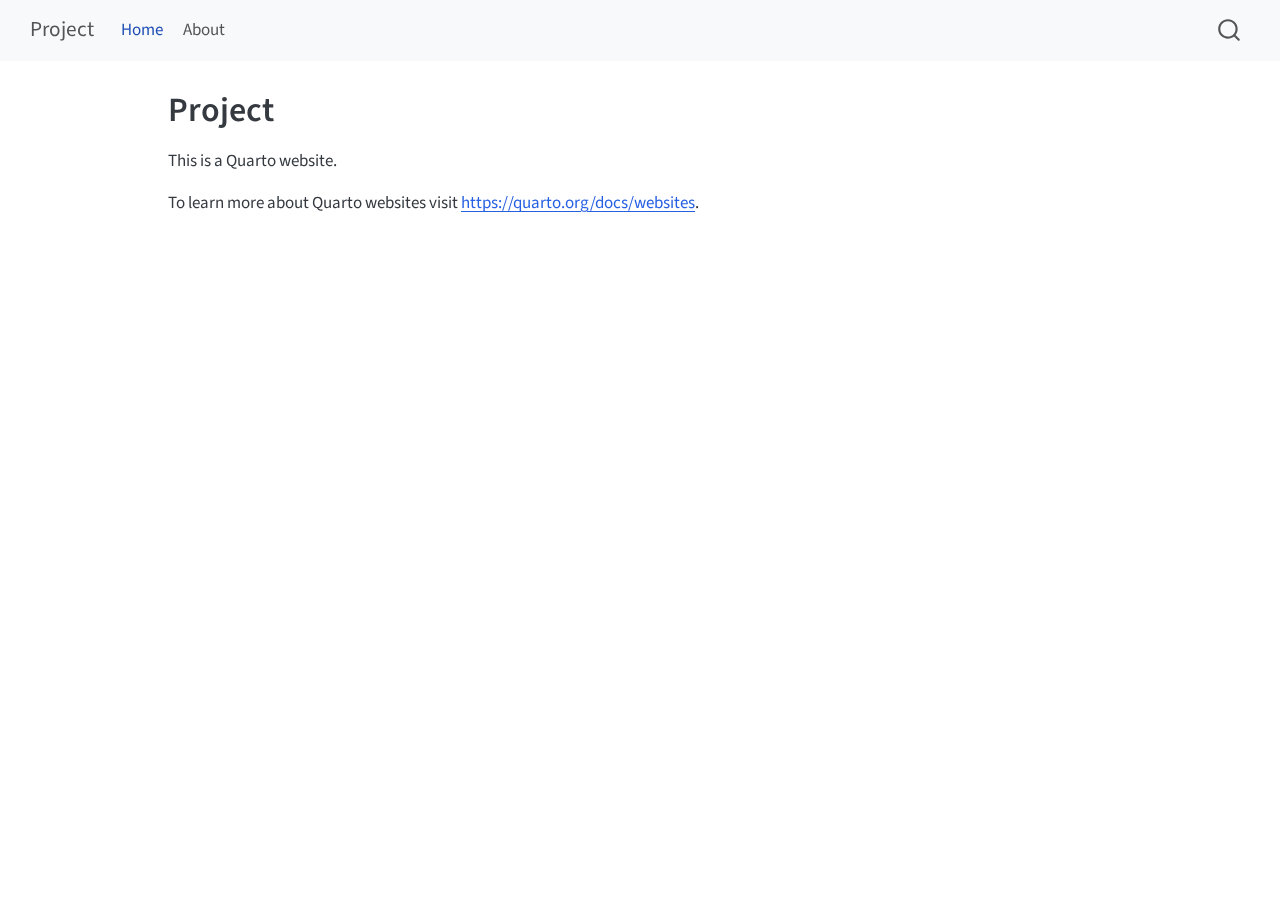
==== docs/index.html @ e81e4c6b "update" ====
<!DOCTYPE html>
<html xmlns="http://www.w3.org/1999/xhtml" lang="en" xml:lang="en"><head>

<meta charset="utf-8">
<meta name="generator" content="quarto-1.6.32">

<meta name="viewport" content="width=device-width, initial-scale=1.0, user-scalable=yes">


<title>Project</title>
<style>
code{white-space: pre-wrap;}
span.smallcaps{font-variant: small-caps;}
div.columns{display: flex; gap: min(4vw, 1.5em);}
div.column{flex: auto; overflow-x: auto;}
div.hanging-indent{margin-left: 1.5em; text-indent: -1.5em;}
ul.task-list{list-style: none;}
ul.task-list li input[type="checkbox"] {
  width: 0.8em;
  margin: 0 0.8em 0.2em -1em; /* quarto-specific, see https://github.com/quarto-dev/quarto-cli/issues/4556 */ 
  vertical-align: middle;
}
</style>


<script src="site_libs/quarto-nav/quarto-nav.js"></script>
<script src="site_libs/quarto-nav/headroom.min.js"></script>
<script src="site_libs/clipboard/clipboard.min.js"></script>
<script src="site_libs/quarto-search/autocomplete.umd.js"></script>
<script src="site_libs/quarto-search/fuse.min.js"></script>
<script src="site_libs/quarto-search/quarto-search.js"></script>
<meta name="quarto:offset" content="./">
<script src="site_libs/quarto-html/quarto.js"></script>
<script src="site_libs/quarto-html/popper.min.js"></script>
<script src="site_libs/quarto-html/tippy.umd.min.js"></script>
<script src="site_libs/quarto-html/anchor.min.js"></script>
<link href="site_libs/quarto-html/tippy.css" rel="stylesheet">
<link href="site_libs/quarto-html/quarto-syntax-highlighting-2486e1f0a3ee9ee1fc393803a1361cdb.css" rel="stylesheet" id="quarto-text-highlighting-styles">
<script src="site_libs/bootstrap/bootstrap.min.js"></script>
<link href="site_libs/bootstrap/bootstrap-icons.css" rel="stylesheet">
<link href="site_libs/bootstrap/bootstrap-da20651889218e670ea0148ade87bd02.min.css" rel="stylesheet" append-hash="true" id="quarto-bootstrap" data-mode="light">
<script id="quarto-search-options" type="application/json">{
  "location": "navbar",
  "copy-button": false,
  "collapse-after": 3,
  "panel-placement": "end",
  "type": "overlay",
  "limit": 50,
  "keyboard-shortcut": [
    "f",
    "/",
    "s"
  ],
  "show-item-context": false,
  "language": {
    "search-no-results-text": "No results",
    "search-matching-documents-text": "matching documents",
    "search-copy-link-title": "Copy link to search",
    "search-hide-matches-text": "Hide additional matches",
    "search-more-match-text": "more match in this document",
    "search-more-matches-text": "more matches in this document",
    "search-clear-button-title": "Clear",
    "search-text-placeholder": "",
    "search-detached-cancel-button-title": "Cancel",
    "search-submit-button-title": "Submit",
    "search-label": "Search"
  }
}</script>


<link rel="stylesheet" href="styles.css">
</head>

<body class="nav-fixed">

<div id="quarto-search-results"></div>
  <header id="quarto-header" class="headroom fixed-top">
    <nav class="navbar navbar-expand-lg " data-bs-theme="dark">
      <div class="navbar-container container-fluid">
      <div class="navbar-brand-container mx-auto">
    <a class="navbar-brand" href="./index.html">
    <span class="navbar-title">Project</span>
    </a>
  </div>
            <div id="quarto-search" class="" title="Search"></div>
          <button class="navbar-toggler" type="button" data-bs-toggle="collapse" data-bs-target="#navbarCollapse" aria-controls="navbarCollapse" role="menu" aria-expanded="false" aria-label="Toggle navigation" onclick="if (window.quartoToggleHeadroom) { window.quartoToggleHeadroom(); }">
  <span class="navbar-toggler-icon"></span>
</button>
          <div class="collapse navbar-collapse" id="navbarCollapse">
            <ul class="navbar-nav navbar-nav-scroll me-auto">
  <li class="nav-item">
    <a class="nav-link active" href="./index.html" aria-current="page"> 
<span class="menu-text">Home</span></a>
  </li>  
  <li class="nav-item">
    <a class="nav-link" href="./about.html"> 
<span class="menu-text">About</span></a>
  </li>  
</ul>
          </div> <!-- /navcollapse -->
            <div class="quarto-navbar-tools">
</div>
      </div> <!-- /container-fluid -->
    </nav>
</header>
<!-- content -->
<div id="quarto-content" class="quarto-container page-columns page-rows-contents page-layout-article page-navbar">
<!-- sidebar -->
<!-- margin-sidebar -->
    <div id="quarto-margin-sidebar" class="sidebar margin-sidebar zindex-bottom">
        
    </div>
<!-- main -->
<main class="content" id="quarto-document-content">

<header id="title-block-header" class="quarto-title-block default">
<div class="quarto-title">
<h1 class="title">Project</h1>
</div>



<div class="quarto-title-meta">

    
  
    
  </div>
  


</header>


<p>This is a Quarto website.</p>
<p>To learn more about Quarto websites visit <a href="https://quarto.org/docs/websites" class="uri">https://quarto.org/docs/websites</a>.</p>



</main> <!-- /main -->
<script id="quarto-html-after-body" type="application/javascript">
window.document.addEventListener("DOMContentLoaded", function (event) {
  const toggleBodyColorMode = (bsSheetEl) => {
    const mode = bsSheetEl.getAttribute("data-mode");
    const bodyEl = window.document.querySelector("body");
    if (mode === "dark") {
      bodyEl.classList.add("quarto-dark");
      bodyEl.classList.remove("quarto-light");
    } else {
      bodyEl.classList.add("quarto-light");
      bodyEl.classList.remove("quarto-dark");
    }
  }
  const toggleBodyColorPrimary = () => {
    const bsSheetEl = window.document.querySelector("link#quarto-bootstrap");
    if (bsSheetEl) {
      toggleBodyColorMode(bsSheetEl);
    }
  }
  toggleBodyColorPrimary();  
  const icon = "";
  const anchorJS = new window.AnchorJS();
  anchorJS.options = {
    placement: 'right',
    icon: icon
  };
  anchorJS.add('.anchored');
  const isCodeAnnotation = (el) => {
    for (const clz of el.classList) {
      if (clz.startsWith('code-annotation-')) {                     
        return true;
      }
    }
    return false;
  }
  const onCopySuccess = function(e) {
    // button target
    const button = e.trigger;
    // don't keep focus
    button.blur();
    // flash "checked"
    button.classList.add('code-copy-button-checked');
    var currentTitle = button.getAttribute("title");
    button.setAttribute("title", "Copied!");
    let tooltip;
    if (window.bootstrap) {
      button.setAttribute("data-bs-toggle", "tooltip");
      button.setAttribute("data-bs-placement", "left");
      button.setAttribute("data-bs-title", "Copied!");
      tooltip = new bootstrap.Tooltip(button, 
        { trigger: "manual", 
          customClass: "code-copy-button-tooltip",
          offset: [0, -8]});
      tooltip.show();    
    }
    setTimeout(function() {
      if (tooltip) {
        tooltip.hide();
        button.removeAttribute("data-bs-title");
        button.removeAttribute("data-bs-toggle");
        button.removeAttribute("data-bs-placement");
      }
      button.setAttribute("title", currentTitle);
      button.classList.remove('code-copy-button-checked');
    }, 1000);
    // clear code selection
    e.clearSelection();
  }
  const getTextToCopy = function(trigger) {
      const codeEl = trigger.previousElementSibling.cloneNode(true);
      for (const childEl of codeEl.children) {
        if (isCodeAnnotation(childEl)) {
          childEl.remove();
        }
      }
      return codeEl.innerText;
  }
  const clipboard = new window.ClipboardJS('.code-copy-button:not([data-in-quarto-modal])', {
    text: getTextToCopy
  });
  clipboard.on('success', onCopySuccess);
  if (window.document.getElementById('quarto-embedded-source-code-modal')) {
    // For code content inside modals, clipBoardJS needs to be initialized with a container option
    // TODO: Check when it could be a function (https://github.com/zenorocha/clipboard.js/issues/860)
    const clipboardModal = new window.ClipboardJS('.code-copy-button[data-in-quarto-modal]', {
      text: getTextToCopy,
      container: window.document.getElementById('quarto-embedded-source-code-modal')
    });
    clipboardModal.on('success', onCopySuccess);
  }
    var localhostRegex = new RegExp(/^(?:http|https):\/\/localhost\:?[0-9]*\//);
    var mailtoRegex = new RegExp(/^mailto:/);
      var filterRegex = new RegExp('/' + window.location.host + '/');
    var isInternal = (href) => {
        return filterRegex.test(href) || localhostRegex.test(href) || mailtoRegex.test(href);
    }
    // Inspect non-navigation links and adorn them if external
 	var links = window.document.querySelectorAll('a[href]:not(.nav-link):not(.navbar-brand):not(.toc-action):not(.sidebar-link):not(.sidebar-item-toggle):not(.pagination-link):not(.no-external):not([aria-hidden]):not(.dropdown-item):not(.quarto-navigation-tool):not(.about-link)');
    for (var i=0; i<links.length; i++) {
      const link = links[i];
      if (!isInternal(link.href)) {
        // undo the damage that might have been done by quarto-nav.js in the case of
        // links that we want to consider external
        if (link.dataset.originalHref !== undefined) {
          link.href = link.dataset.originalHref;
        }
      }
    }
  function tippyHover(el, contentFn, onTriggerFn, onUntriggerFn) {
    const config = {
      allowHTML: true,
      maxWidth: 500,
      delay: 100,
      arrow: false,
      appendTo: function(el) {
          return el.parentElement;
      },
      interactive: true,
      interactiveBorder: 10,
      theme: 'quarto',
      placement: 'bottom-start',
    };
    if (contentFn) {
      config.content = contentFn;
    }
    if (onTriggerFn) {
      config.onTrigger = onTriggerFn;
    }
    if (onUntriggerFn) {
      config.onUntrigger = onUntriggerFn;
    }
    window.tippy(el, config); 
  }
  const noterefs = window.document.querySelectorAll('a[role="doc-noteref"]');
  for (var i=0; i<noterefs.length; i++) {
    const ref = noterefs[i];
    tippyHover(ref, function() {
      // use id or data attribute instead here
      let href = ref.getAttribute('data-footnote-href') || ref.getAttribute('href');
      try { href = new URL(href).hash; } catch {}
      const id = href.replace(/^#\/?/, "");
      const note = window.document.getElementById(id);
      if (note) {
        return note.innerHTML;
      } else {
        return "";
      }
    });
  }
  const xrefs = window.document.querySelectorAll('a.quarto-xref');
  const processXRef = (id, note) => {
    // Strip column container classes
    const stripColumnClz = (el) => {
      el.classList.remove("page-full", "page-columns");
      if (el.children) {
        for (const child of el.children) {
          stripColumnClz(child);
        }
      }
    }
    stripColumnClz(note)
    if (id === null || id.startsWith('sec-')) {
      // Special case sections, only their first couple elements
      const container = document.createElement("div");
      if (note.children && note.children.length > 2) {
        container.appendChild(note.children[0].cloneNode(true));
        for (let i = 1; i < note.children.length; i++) {
          const child = note.children[i];
          if (child.tagName === "P" && child.innerText === "") {
            continue;
          } else {
            container.appendChild(child.cloneNode(true));
            break;
          }
        }
        if (window.Quarto?.typesetMath) {
          window.Quarto.typesetMath(container);
        }
        return container.innerHTML
      } else {
        if (window.Quarto?.typesetMath) {
          window.Quarto.typesetMath(note);
        }
        return note.innerHTML;
      }
    } else {
      // Remove any anchor links if they are present
      const anchorLink = note.querySelector('a.anchorjs-link');
      if (anchorLink) {
        anchorLink.remove();
      }
      if (window.Quarto?.typesetMath) {
        window.Quarto.typesetMath(note);
      }
      // TODO in 1.5, we should make sure this works without a callout special case
      if (note.classList.contains("callout")) {
        return note.outerHTML;
      } else {
        return note.innerHTML;
      }
    }
  }
  for (var i=0; i<xrefs.length; i++) {
    const xref = xrefs[i];
    tippyHover(xref, undefined, function(instance) {
      instance.disable();
      let url = xref.getAttribute('href');
      let hash = undefined; 
      if (url.startsWith('#')) {
        hash = url;
      } else {
        try { hash = new URL(url).hash; } catch {}
      }
      if (hash) {
        const id = hash.replace(/^#\/?/, "");
        const note = window.document.getElementById(id);
        if (note !== null) {
          try {
            const html = processXRef(id, note.cloneNode(true));
            instance.setContent(html);
          } finally {
            instance.enable();
            instance.show();
          }
        } else {
          // See if we can fetch this
          fetch(url.split('#')[0])
          .then(res => res.text())
          .then(html => {
            const parser = new DOMParser();
            const htmlDoc = parser.parseFromString(html, "text/html");
            const note = htmlDoc.getElementById(id);
            if (note !== null) {
              const html = processXRef(id, note);
              instance.setContent(html);
            } 
          }).finally(() => {
            instance.enable();
            instance.show();
          });
        }
      } else {
        // See if we can fetch a full url (with no hash to target)
        // This is a special case and we should probably do some content thinning / targeting
        fetch(url)
        .then(res => res.text())
        .then(html => {
          const parser = new DOMParser();
          const htmlDoc = parser.parseFromString(html, "text/html");
          const note = htmlDoc.querySelector('main.content');
          if (note !== null) {
            // This should only happen for chapter cross references
            // (since there is no id in the URL)
            // remove the first header
            if (note.children.length > 0 && note.children[0].tagName === "HEADER") {
              note.children[0].remove();
            }
            const html = processXRef(null, note);
            instance.setContent(html);
          } 
        }).finally(() => {
          instance.enable();
          instance.show();
        });
      }
    }, function(instance) {
    });
  }
      let selectedAnnoteEl;
      const selectorForAnnotation = ( cell, annotation) => {
        let cellAttr = 'data-code-cell="' + cell + '"';
        let lineAttr = 'data-code-annotation="' +  annotation + '"';
        const selector = 'span[' + cellAttr + '][' + lineAttr + ']';
        return selector;
      }
      const selectCodeLines = (annoteEl) => {
        const doc = window.document;
        const targetCell = annoteEl.getAttribute("data-target-cell");
        const targetAnnotation = annoteEl.getAttribute("data-target-annotation");
        const annoteSpan = window.document.querySelector(selectorForAnnotation(targetCell, targetAnnotation));
        const lines = annoteSpan.getAttribute("data-code-lines").split(",");
        const lineIds = lines.map((line) => {
          return targetCell + "-" + line;
        })
        let top = null;
        let height = null;
        let parent = null;
        if (lineIds.length > 0) {
            //compute the position of the single el (top and bottom and make a div)
            const el = window.document.getElementById(lineIds[0]);
            top = el.offsetTop;
            height = el.offsetHeight;
            parent = el.parentElement.parentElement;
          if (lineIds.length > 1) {
            const lastEl = window.document.getElementById(lineIds[lineIds.length - 1]);
            const bottom = lastEl.offsetTop + lastEl.offsetHeight;
            height = bottom - top;
          }
          if (top !== null && height !== null && parent !== null) {
            // cook up a div (if necessary) and position it 
            let div = window.document.getElementById("code-annotation-line-highlight");
            if (div === null) {
              div = window.document.createElement("div");
              div.setAttribute("id", "code-annotation-line-highlight");
              div.style.position = 'absolute';
              parent.appendChild(div);
            }
            div.style.top = top - 2 + "px";
            div.style.height = height + 4 + "px";
            div.style.left = 0;
            let gutterDiv = window.document.getElementById("code-annotation-line-highlight-gutter");
            if (gutterDiv === null) {
              gutterDiv = window.document.createElement("div");
              gutterDiv.setAttribute("id", "code-annotation-line-highlight-gutter");
              gutterDiv.style.position = 'absolute';
              const codeCell = window.document.getElementById(targetCell);
              const gutter = codeCell.querySelector('.code-annotation-gutter');
              gutter.appendChild(gutterDiv);
            }
            gutterDiv.style.top = top - 2 + "px";
            gutterDiv.style.height = height + 4 + "px";
          }
          selectedAnnoteEl = annoteEl;
        }
      };
      const unselectCodeLines = () => {
        const elementsIds = ["code-annotation-line-highlight", "code-annotation-line-highlight-gutter"];
        elementsIds.forEach((elId) => {
          const div = window.document.getElementById(elId);
          if (div) {
            div.remove();
          }
        });
        selectedAnnoteEl = undefined;
      };
        // Handle positioning of the toggle
    window.addEventListener(
      "resize",
      throttle(() => {
        elRect = undefined;
        if (selectedAnnoteEl) {
          selectCodeLines(selectedAnnoteEl);
        }
      }, 10)
    );
    function throttle(fn, ms) {
    let throttle = false;
    let timer;
      return (...args) => {
        if(!throttle) { // first call gets through
            fn.apply(this, args);
            throttle = true;
        } else { // all the others get throttled
            if(timer) clearTimeout(timer); // cancel #2
            timer = setTimeout(() => {
              fn.apply(this, args);
              timer = throttle = false;
            }, ms);
        }
      };
    }
      // Attach click handler to the DT
      const annoteDls = window.document.querySelectorAll('dt[data-target-cell]');
      for (const annoteDlNode of annoteDls) {
        annoteDlNode.addEventListener('click', (event) => {
          const clickedEl = event.target;
          if (clickedEl !== selectedAnnoteEl) {
            unselectCodeLines();
            const activeEl = window.document.querySelector('dt[data-target-cell].code-annotation-active');
            if (activeEl) {
              activeEl.classList.remove('code-annotation-active');
            }
            selectCodeLines(clickedEl);
            clickedEl.classList.add('code-annotation-active');
          } else {
            // Unselect the line
            unselectCodeLines();
            clickedEl.classList.remove('code-annotation-active');
          }
        });
      }
  const findCites = (el) => {
    const parentEl = el.parentElement;
    if (parentEl) {
      const cites = parentEl.dataset.cites;
      if (cites) {
        return {
          el,
          cites: cites.split(' ')
        };
      } else {
        return findCites(el.parentElement)
      }
    } else {
      return undefined;
    }
  };
  var bibliorefs = window.document.querySelectorAll('a[role="doc-biblioref"]');
  for (var i=0; i<bibliorefs.length; i++) {
    const ref = bibliorefs[i];
    const citeInfo = findCites(ref);
    if (citeInfo) {
      tippyHover(citeInfo.el, function() {
        var popup = window.document.createElement('div');
        citeInfo.cites.forEach(function(cite) {
          var citeDiv = window.document.createElement('div');
          citeDiv.classList.add('hanging-indent');
          citeDiv.classList.add('csl-entry');
          var biblioDiv = window.document.getElementById('ref-' + cite);
          if (biblioDiv) {
            citeDiv.innerHTML = biblioDiv.innerHTML;
          }
          popup.appendChild(citeDiv);
        });
        return popup.innerHTML;
      });
    }
  }
});
</script>
</div> <!-- /content -->




</body></html>
---- docs/site_libs/quarto-html/tippy.css ----
.tippy-box[data-animation=fade][data-state=hidden]{opacity:0}[data-tippy-root]{max-width:calc(100vw - 10px)}.tippy-box{position:relative;background-color:#333;color:#fff;border-radius:4px;font-size:14px;line-height:1.4;white-space:normal;outline:0;transition-property:transform,visibility,opacity}.tippy-box[data-placement^=top]>.tippy-arrow{bottom:0}.tippy-box[data-placement^=top]>.tippy-arrow:before{bottom:-7px;left:0;border-width:8px 8px 0;border-top-color:initial;transform-origin:center top}.tippy-box[data-placement^=bottom]>.tippy-arrow{top:0}.tippy-box[data-placement^=bottom]>.tippy-arrow:before{top:-7px;left:0;border-width:0 8px 8px;border-bottom-color:initial;transform-origin:center bottom}.tippy-box[data-placement^=left]>.tippy-arrow{right:0}.tippy-box[data-placement^=left]>.tippy-arrow:before{border-width:8px 0 8px 8px;border-left-color:initial;right:-7px;transform-origin:center left}.tippy-box[data-placement^=right]>.tippy-arrow{left:0}.tippy-box[data-placement^=right]>.tippy-arrow:before{left:-7px;border-width:8px 8px 8px 0;border-right-color:initial;transform-origin:center right}.tippy-box[data-inertia][data-state=visible]{transition-timing-function:cubic-bezier(.54,1.5,.38,1.11)}.tippy-arrow{width:16px;height:16px;color:#333}.tippy-arrow:before{content:"";position:absolute;border-color:transparent;border-style:solid}.tippy-content{position:relative;padding:5px 9px;z-index:1}
---- docs/site_libs/quarto-html/quarto-syntax-highlighting-2486e1f0a3ee9ee1fc393803a1361cdb.css ----
/* quarto syntax highlight colors */
:root {
  --quarto-hl-ot-color: #003B4F;
  --quarto-hl-at-color: #657422;
  --quarto-hl-ss-color: #20794D;
  --quarto-hl-an-color: #5E5E5E;
  --quarto-hl-fu-color: #4758AB;
  --quarto-hl-st-color: #20794D;
  --quarto-hl-cf-color: #003B4F;
  --quarto-hl-op-color: #5E5E5E;
  --quarto-hl-er-color: #AD0000;
  --quarto-hl-bn-color: #AD0000;
  --quarto-hl-al-color: #AD0000;
  --quarto-hl-va-color: #111111;
  --quarto-hl-bu-color: inherit;
  --quarto-hl-ex-color: inherit;
  --quarto-hl-pp-color: #AD0000;
  --quarto-hl-in-color: #5E5E5E;
  --quarto-hl-vs-color: #20794D;
  --quarto-hl-wa-color: #5E5E5E;
  --quarto-hl-do-color: #5E5E5E;
  --quarto-hl-im-color: #00769E;
  --quarto-hl-ch-color: #20794D;
  --quarto-hl-dt-color: #AD0000;
  --quarto-hl-fl-color: #AD0000;
  --quarto-hl-co-color: #5E5E5E;
  --quarto-hl-cv-color: #5E5E5E;
  --quarto-hl-cn-color: #8f5902;
  --quarto-hl-sc-color: #5E5E5E;
  --quarto-hl-dv-color: #AD0000;
  --quarto-hl-kw-color: #003B4F;
}

/* other quarto variables */
:root {
  --quarto-font-monospace: SFMono-Regular, Menlo, Monaco, Consolas, "Liberation Mono", "Courier New", monospace;
}

pre > code.sourceCode > span {
  color: #003B4F;
}

code span {
  color: #003B4F;
}

code.sourceCode > span {
  color: #003B4F;
}

div.sourceCode,
div.sourceCode pre.sourceCode {
  color: #003B4F;
}

code span.ot {
  color: #003B4F;
  font-style: inherit;
}

code span.at {
  color: #657422;
  font-style: inherit;
}

code span.ss {
  color: #20794D;
  font-style: inherit;
}

code span.an {
  color: #5E5E5E;
  font-style: inherit;
}

code span.fu {
  color: #4758AB;
  font-style: inherit;
}

code span.st {
  color: #20794D;
  font-style: inherit;
}

code span.cf {
  color: #003B4F;
  font-weight: bold;
  font-style: inherit;
}

code span.op {
  color: #5E5E5E;
  font-style: inherit;
}

code span.er {
  color: #AD0000;
  font-style: inherit;
}

code span.bn {
  color: #AD0000;
  font-style: inherit;
}

code span.al {
  color: #AD0000;
  font-style: inherit;
}

code span.va {
  color: #111111;
  font-style: inherit;
}

code span.bu {
  font-style: inherit;
}

code span.ex {
  font-style: inherit;
}

code span.pp {
  color: #AD0000;
  font-style: inherit;
}

code span.in {
  color: #5E5E5E;
  font-style: inherit;
}

code span.vs {
  color: #20794D;
  font-style: inherit;
}

code span.wa {
  color: #5E5E5E;
  font-style: italic;
}

code span.do {
  color: #5E5E5E;
  font-style: italic;
}

code span.im {
  color: #00769E;
  font-style: inherit;
}

code span.ch {
  color: #20794D;
  font-style: inherit;
}

code span.dt {
  color: #AD0000;
  font-style: inherit;
}

code span.fl {
  color: #AD0000;
  font-style: inherit;
}

code span.co {
  color: #5E5E5E;
  font-style: inherit;
}

code span.cv {
  color: #5E5E5E;
  font-style: italic;
}

code span.cn {
  color: #8f5902;
  font-style: inherit;
}

code span.sc {
  color: #5E5E5E;
  font-style: inherit;
}

code span.dv {
  color: #AD0000;
  font-style: inherit;
}

code span.kw {
  color: #003B4F;
  font-weight: bold;
  font-style: inherit;
}

.prevent-inlining {
  content: "</";
}

/*# sourceMappingURL=b94514f873b6ebc3b38fab26346a7c13.css.map */
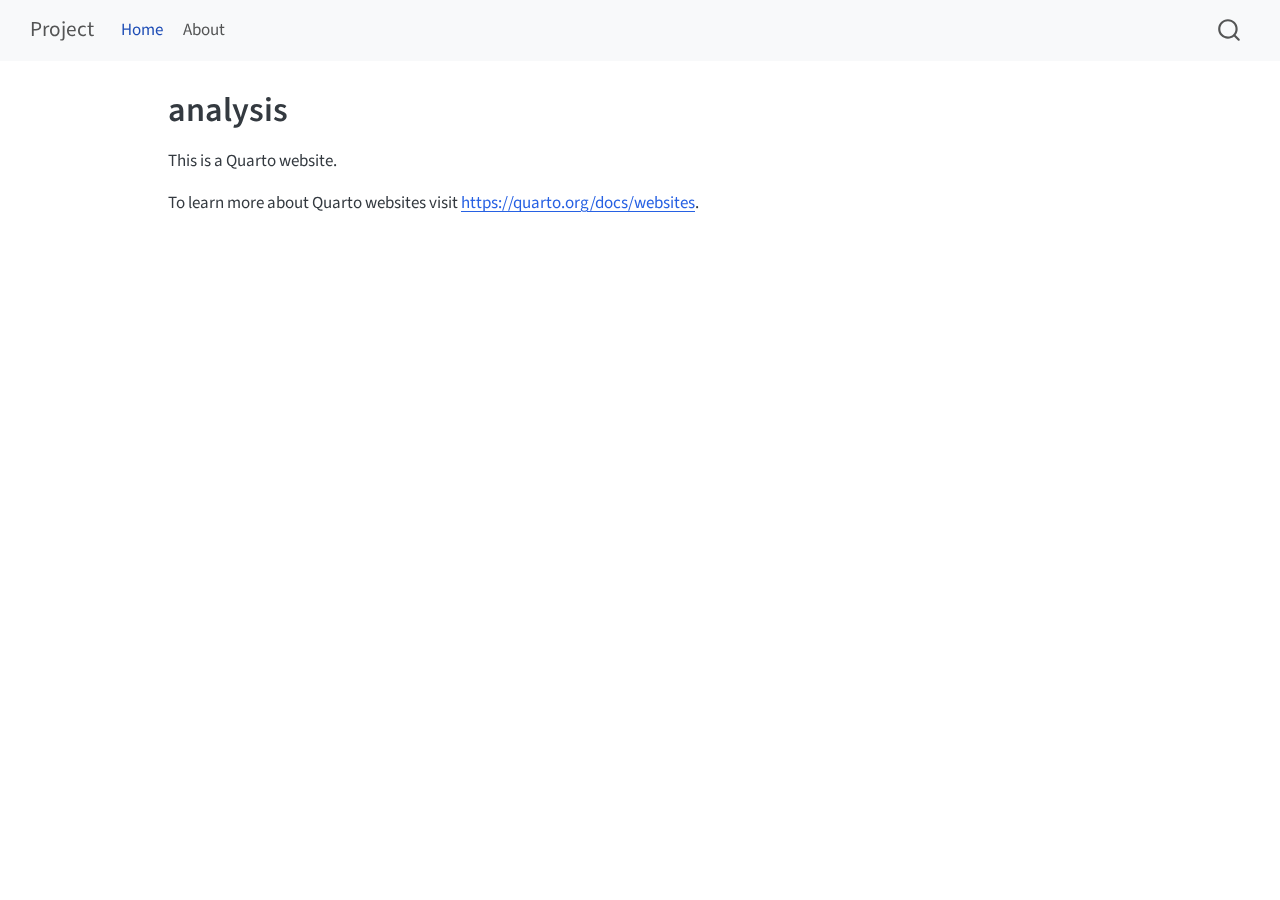
==== commit 316d37a4: "update" ====
--- a/docs/index.html
+++ b/docs/index.html
@@ -7,7 +7,7 @@
 <meta name="viewport" content="width=device-width, initial-scale=1.0, user-scalable=yes">
 
 
-<title>Project</title>
+<title>analysis – Project</title>
 <style>
 code{white-space: pre-wrap;}
 span.smallcaps{font-variant: small-caps;}
@@ -115,7 +115,7 @@
 
 <header id="title-block-header" class="quarto-title-block default">
 <div class="quarto-title">
-<h1 class="title">Project</h1>
+<h1 class="title">analysis</h1>
 </div>
 
 
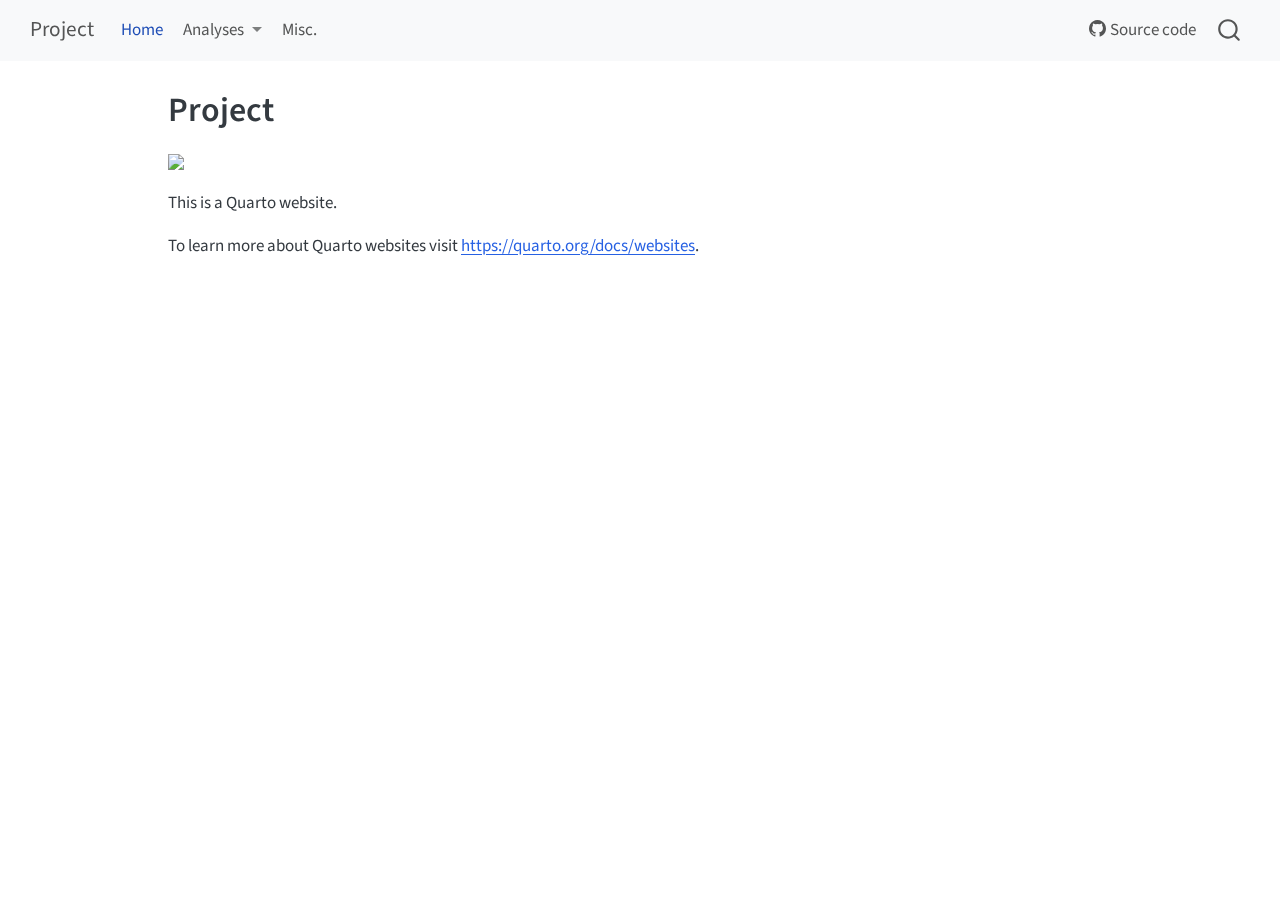
==== commit 6cad3fa1: "update" ====
--- a/docs/index.html
+++ b/docs/index.html
@@ -7,7 +7,7 @@
 <meta name="viewport" content="width=device-width, initial-scale=1.0, user-scalable=yes">
 
 
-<title>analysis – Project</title>
+<title>Project</title>
 <style>
 code{white-space: pre-wrap;}
 span.smallcaps{font-variant: small-caps;}
@@ -92,9 +92,31 @@
     <a class="nav-link active" href="./index.html" aria-current="page"> 
 <span class="menu-text">Home</span></a>
   </li>  
+  <li class="nav-item dropdown ">
+    <a class="nav-link dropdown-toggle" href="#" id="nav-menu-analyses" role="link" data-bs-toggle="dropdown" aria-expanded="false">
+ <span class="menu-text">Analyses</span>
+    </a>
+    <ul class="dropdown-menu" aria-labelledby="nav-menu-analyses">    
+        <li>
+    <a class="dropdown-item" href="./part-1.html">
+ <span class="dropdown-text">Part-1: html from qmd</span></a>
+  </li>  
+        <li>
+    <a class="dropdown-item" href="./part-2.html">
+ <span class="dropdown-text">Part-2: html from ipynb</span></a>
+  </li>  
+    </ul>
+  </li>
   <li class="nav-item">
-    <a class="nav-link" href="./about.html"> 
-<span class="menu-text">About</span></a>
+    <a class="nav-link" href="./misc.html"> 
+<span class="menu-text">Misc.</span></a>
+  </li>  
+</ul>
+            <ul class="navbar-nav navbar-nav-scroll ms-auto">
+  <li class="nav-item">
+    <a class="nav-link" href="https://github.com/chenh19/Quarto"> <i class="bi bi-github" role="img">
+</i> 
+<span class="menu-text">Source code</span></a>
   </li>  
 </ul>
           </div> <!-- /navcollapse -->
@@ -115,7 +137,7 @@
 
 <header id="title-block-header" class="quarto-title-block default">
 <div class="quarto-title">
-<h1 class="title">analysis</h1>
+<h1 class="title">Project</h1>
 </div>
 
 
@@ -132,6 +154,7 @@
 </header>
 
 
+<p><img src="https://raw.githubusercontent.com/chenh19/Quarto/refs/heads/main/images/header.jpg" class="img-fluid"></p>
 <p>This is a Quarto website.</p>
 <p>To learn more about Quarto websites visit <a href="https://quarto.org/docs/websites" class="uri">https://quarto.org/docs/websites</a>.</p>
 
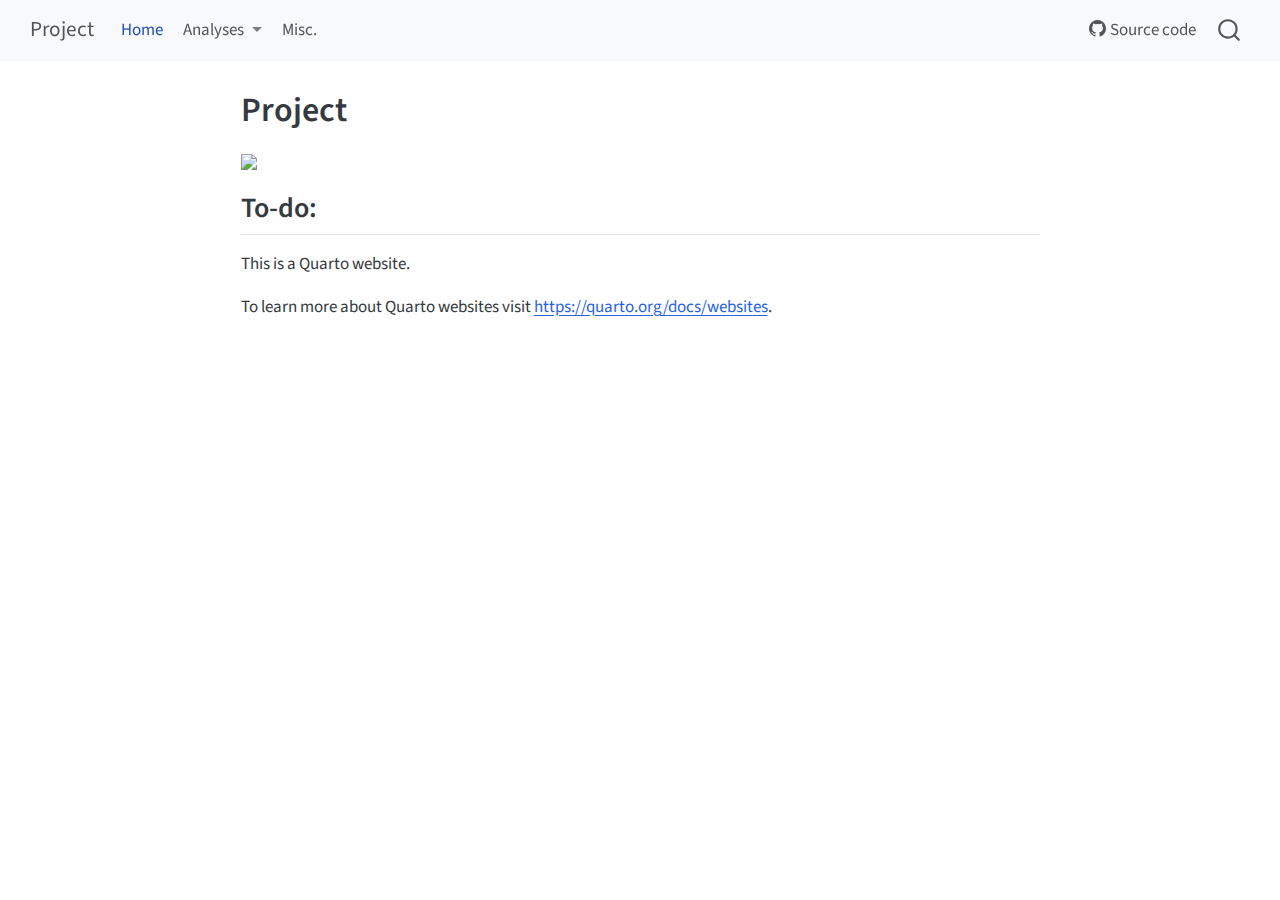
==== commit b0674968: "update" ====
--- a/docs/index.html
+++ b/docs/index.html
@@ -71,7 +71,7 @@
 <link rel="stylesheet" href="styles.css">
 </head>
 
-<body class="nav-fixed">
+<body class="nav-fixed fullcontent">
 
 <div id="quarto-search-results"></div>
   <header id="quarto-header" class="headroom fixed-top">
@@ -129,9 +129,7 @@
 <div id="quarto-content" class="quarto-container page-columns page-rows-contents page-layout-article page-navbar">
 <!-- sidebar -->
 <!-- margin-sidebar -->
-    <div id="quarto-margin-sidebar" class="sidebar margin-sidebar zindex-bottom">
-        
-    </div>
+    
 <!-- main -->
 <main class="content" id="quarto-document-content">
 
@@ -155,10 +153,13 @@
 
 
 <p><img src="https://raw.githubusercontent.com/chenh19/Quarto/refs/heads/main/images/header.jpg" class="img-fluid"></p>
+<section id="to-do" class="level2">
+<h2 class="anchored" data-anchor-id="to-do">To-do:</h2>
 <p>This is a Quarto website.</p>
 <p>To learn more about Quarto websites visit <a href="https://quarto.org/docs/websites" class="uri">https://quarto.org/docs/websites</a>.</p>
 
 
+</section>
 
 </main> <!-- /main -->
 <script id="quarto-html-after-body" type="application/javascript">
